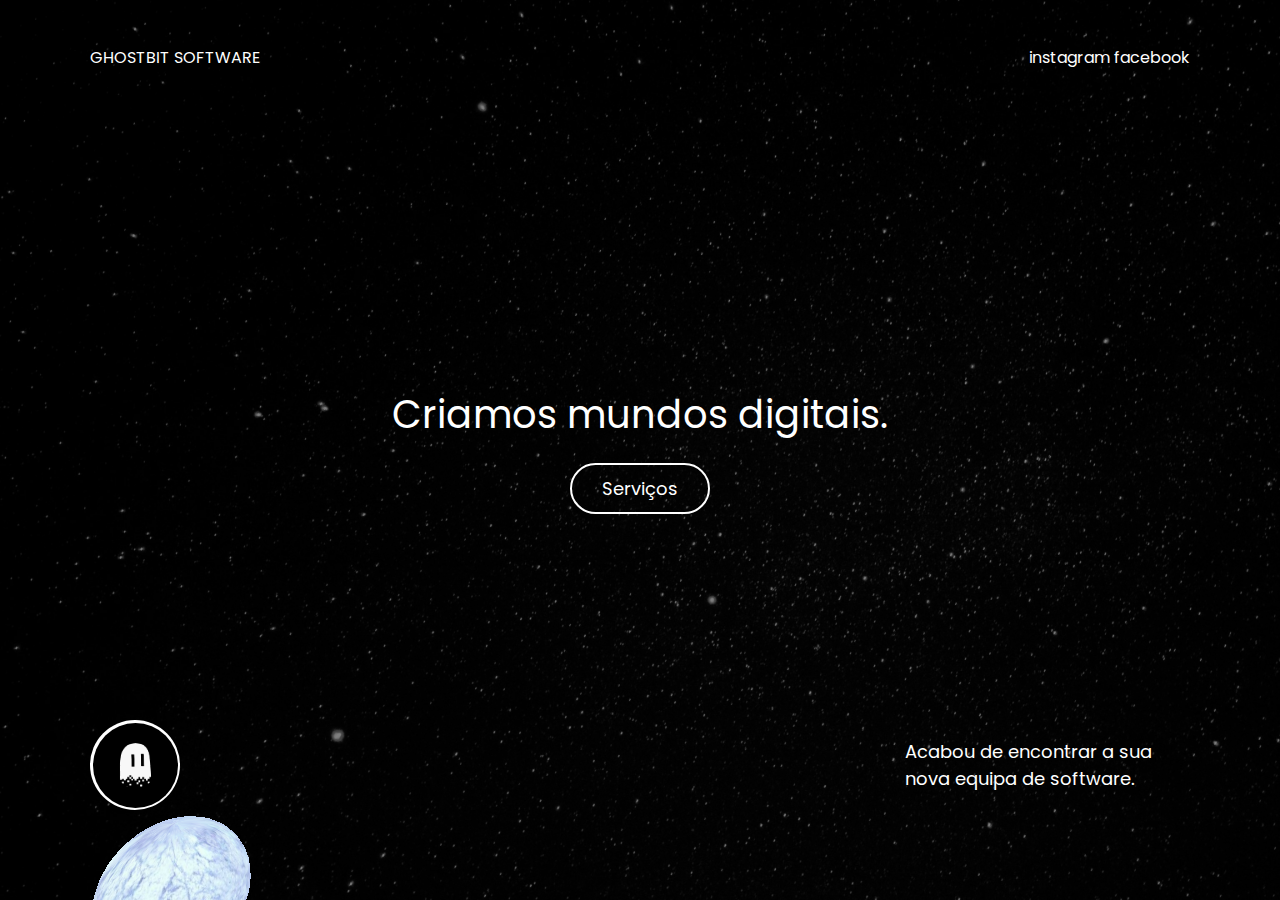
==== index.html @ f83bece5 "fixes" ====
<html>

  <head>
      <meta name="viewport" content="width=device-width, initial-scale=1.0">
      <link rel="stylesheet" href="/styles/home.css">
      <link rel="stylesheet" href="https://fonts.googleapis.com/css?family=Poppins">
  </head>

  <body>
    <audio id="audio" src="assets/sounds/entry.wav"></audio>

    <div class="mainScreen" id="mainScreen">

      <div class="gbar">
        <span>GHOSTBIT SOFTWARE</span>
        <div>
          <a href="https://www.instagram.com/ghostbit.software/" target="_blank">instagram</a>
          <a href="https://www.facebook.com/ghostbit.software/" target="_blank">facebook</a>
        </div>
      </div>

      <div class="center-content">
        <p class="mainText">Criamos mundos digitais.</p>
        <a href="services.html" class="homeButton">Serviços</a>
      </div>

      <nav class="menuNav">
        <span class="sonar"></span>
        <img src="assets/gb.png" class="logo_circle"></img>
        <a href="" class="nav_link">Home</a>
        <a href="" class="nav_link">Sobre</a>
        <a href="services.html" class="nav_link">Serviços</a>
        <a href="" class="nav_link">Contactos</a>
      </nav>

      <p class="message">Acabou de encontrar a sua <br>nova equipa de software.</p>
   
    </div>

    <script src="/js/three.js"></script>
    <script type="module" src="/js/home_worlds.js"></script>
  </body>

</html>
---- styles/home.css ----
body {
  margin: 0;
  padding: 0;
  animation: smooth-in 4s ease;
  font-family: Poppins;
  background-color: black;
  color: white;
}

.mainScreen {
  width: 100vw;
  height: 100vh;
  position: relative;
  display: flex;
  flex-direction: row;
  justify-content: center;
  align-items: center;
}

.mainScreen::before {
  content: '';
  position: absolute;
  top: 0;
  right: 0;
  bottom: 0;
  left: 0;
  background-image: url(../assets/background.jpg);
  background-size: cover;
  background-repeat: no-repeat;
  opacity: 0.5;
  z-index: -1;
}

.gbar {
  position: absolute;
  top: 5vh;
  left: 10vh;
  right: 10vh;
  display: flex;
  flex-direction: row;
  justify-content: space-between;
  font-size: 16px;
}

@media only screen and (max-width: 600px) {
  .gbar {
    display: flex;
    flex-direction: column;
    justify-content: center;
    align-items: center;
    font-size: 5vw;
    width: 100%;
    left: 0;
    right: 0;
  }

  .gbar a {
    font-size: 3vw;
  }
}

.center-content {
  display: flex;
  flex-direction: column;
  justify-content: center;
  align-items: center;
}

.maintext {
  font-size: 10vh;
  font-size: 3vw;
  margin: 0;
}

@media only screen and (max-width: 600px) {
  .maintext {
    font-size: 6vw;
  }
}

.homeButton {
  margin-top: 20px;
  font-size: 18px;
  text-align: center;
  background-color: transparent;
  border: 2px solid #ffffff;
  border-radius: 100px;
  padding: 10px 30px;
  transition: background-color .5s ease, color .5s ease;
}

.homeButton:hover {
  background-color: white;
  color: black;
}

.homeButton:focus {
  outline: none;
  border: none;
}

.menuNav {
  position: absolute;
  height: 90px;
  width: 90px;
  min-width: 50px;
  min-height: 50px;
  bottom: 10vh;
  left: 10vh;
  background-color: white;
  display: flex;
  flex-direction: row;
  align-items: center;
  justify-content: center;
  border-radius: 100px;
  transition: width 300ms ease;
}

.menuNav:hover .logo_circle {
 opacity: 0;
}

.menuNav:hover .sonar {
  animation: none;
}

.menuNav:hover {
  width: 450px;
  height: 90px;
}

.menuNav:hover .nav_link{
  display: flex;
  flex-direction: column;
  justify-content: center;
}


@media only screen and (max-width: 600px) {
  .menuNav {
    position: absolute;
    width: 90%;
    height: 10%;
    min-width: 50px;
    min-height: 50px;
    bottom: 10%;
    left: 5%;
    right: 5%;
    background-color: white;
    display: flex;
    flex-direction: row;
    align-items: center;
    justify-content: center;
    border-radius: 100px;
    transition: none;
  }
}


a {
  color: white;
  text-decoration: none;
}

a:hover {
  color: gray;
}

canvas {
  position: absolute;
  pointer-events: none;
  z-index: 2;
}




@keyframes smooth-in {
  0%{
    opacity: 0;
  }
  100%{
    opacity:1;
  }
}

.message {
  position: absolute;
  bottom: 10%;
  right: 10%;
  font-size: 18px;
}


/* NAV MENU STYLES DESKTOP */

.sonar {
  z-index: 0;
  position: absolute;
  height: 40px;
  width: 40px;
  background-color: white;
  border-radius: 50%;
  padding: 20px;
  transition: opacity 200ms ease;
  animation: sonar-effect 2s ease-in-out .1s infinite;
}

.logo_circle {
  z-index: 0;
  position: absolute;
  height: 45px;
  width: 45px;
  background-color: black;
  border-radius: 50%;
  padding: 20px;
  transition: opacity 200ms ease;
}



.nav_link {
  z-index: 1;
  display:none;
  padding: 20px;
  font-family: Poppins;
  animation: fade-in 0.4s ease;
  color: black;
}

@keyframes fade-in {
  0% {
    opacity: 0;
  }
  50% {
    opacity:0.1;
  }
  100% {
    opacity: 1;
  }
}

.nav_link:hover {
  background-color: rgba(222,222,222,0.5);
  border-radius: 30px;
  color: black;
}

@keyframes sonar-effect {
  0% {
    opacity: 0.2;
  }
  40% {
    opacity: 0.4;
    box-shadow: 0 0 0 2px #fff, 0 0 5px 5px #fff, 0 0 0 5px #fff;
  }
  100% {
    box-shadow: 0 0 0 2px #fff, 0 0 5px 5px #fff, 0 0 0 5px #fff;
    transform: scale(1.5);
    opacity: 0;
  }
}

@media only screen and (max-width: 600px) {

  .nav_link {
    display:flex;
    padding: 15px;
    font-family: Poppins;
    animation: fade-in 0.4s ease;
    color: black;
    position: relative;
    font-size: 3.5vw;
  }

  .menuNav:hover{
    width:90vw;
    height: 10vh;
  }

  .logo_circle {
    display: none;
  }

  .sonar {
    display: none;
  }

  .message {
    display: none;
  }

}
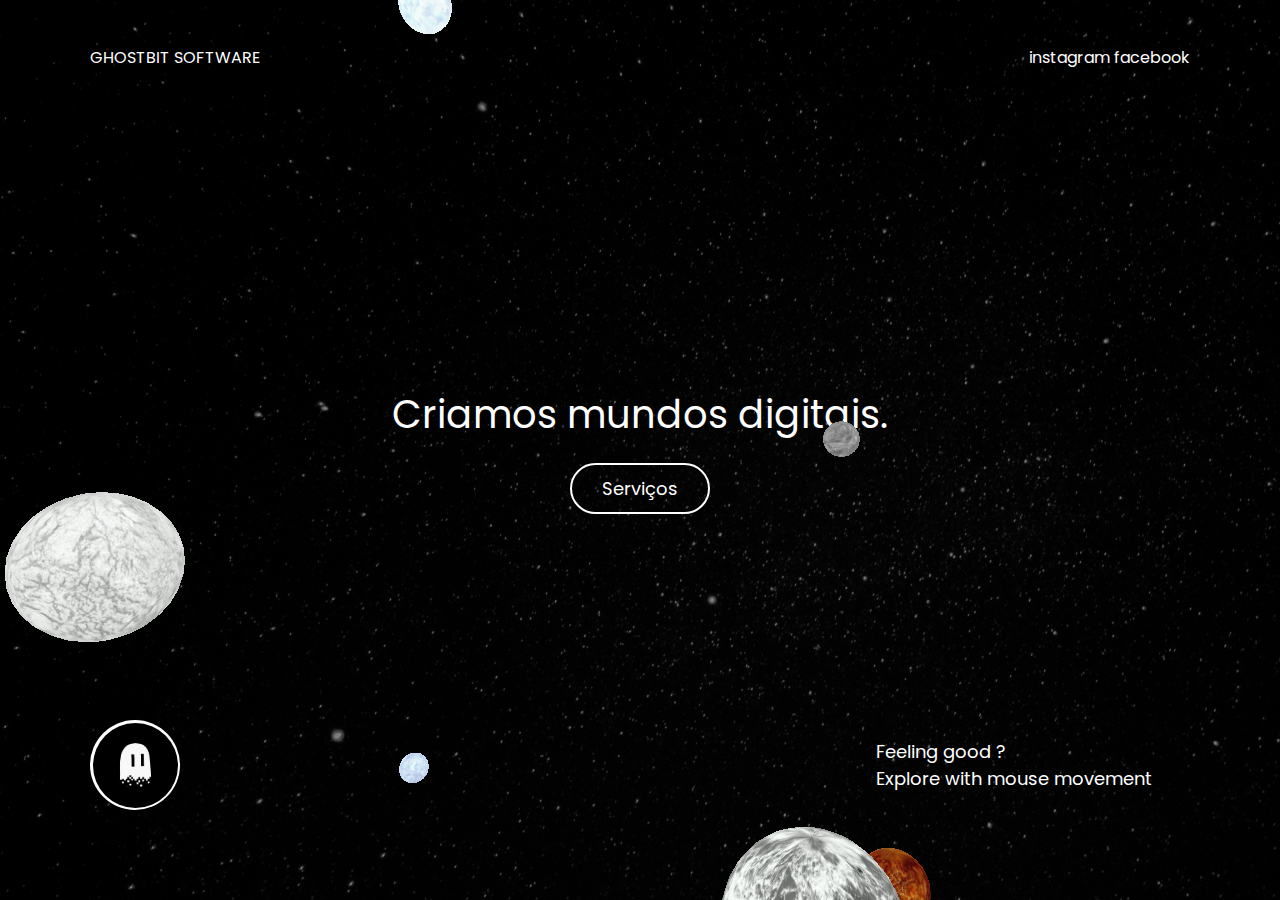
==== commit e328c47b: "cleanup, focus on landing page" ====
--- a/index.html
+++ b/index.html
@@ -14,8 +14,8 @@
       <div class="gbar">
         <span>GHOSTBIT SOFTWARE</span>
         <div>
-          <a href="https://www.instagram.com/ghostbit.software/" target="_blank">instagram</a>
-          <a href="https://www.facebook.com/ghostbit.software/" target="_blank">facebook</a>
+          <a href="https://www.instagram.com/" target="_blank">instagram</a>
+          <a href="https://www.facebook.com/" target="_blank">facebook</a>
         </div>
       </div>
 
@@ -29,11 +29,11 @@
         <img src="assets/gb.png" class="logo_circle"></img>
         <a href="" class="nav_link">Home</a>
         <a href="" class="nav_link">Sobre</a>
-        <a href="services.html" class="nav_link">Serviços</a>
+        <a href="" class="nav_link">Serviços</a>
         <a href="" class="nav_link">Contactos</a>
       </nav>
 
-      <p class="message">Acabou de encontrar a sua <br>nova equipa de software.</p>
+      <p class="message">Feeling good ? <br>Explore with mouse movement</p>
    
     </div>
 
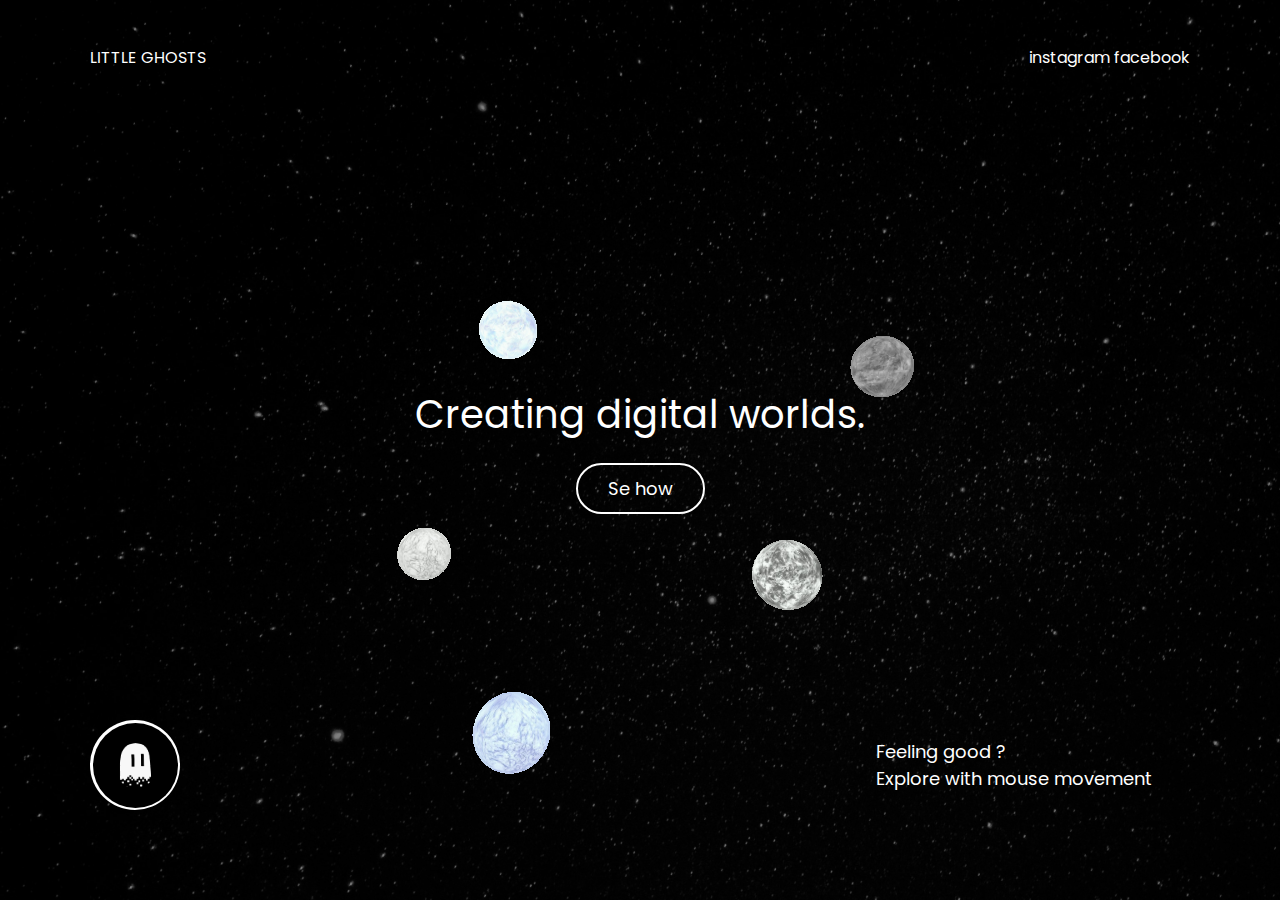
==== commit ba717d0d: "text fixes" ====
--- a/index.html
+++ b/index.html
@@ -12,7 +12,7 @@
     <div class="mainScreen" id="mainScreen">
 
       <div class="gbar">
-        <span>GHOSTBIT SOFTWARE</span>
+        <span>LITTLE GHOSTS</span>
         <div>
           <a href="https://www.instagram.com/" target="_blank">instagram</a>
           <a href="https://www.facebook.com/" target="_blank">facebook</a>
@@ -20,17 +20,17 @@
       </div>
 
       <div class="center-content">
-        <p class="mainText">Criamos mundos digitais.</p>
-        <a href="services.html" class="homeButton">Serviços</a>
+        <p class="mainText">Creating digital worlds.</p>
+        <a href="services.html" class="homeButton">Se how</a>
       </div>
 
       <nav class="menuNav">
         <span class="sonar"></span>
         <img src="assets/gb.png" class="logo_circle"></img>
-        <a href="" class="nav_link">Home</a>
-        <a href="" class="nav_link">Sobre</a>
-        <a href="" class="nav_link">Serviços</a>
-        <a href="" class="nav_link">Contactos</a>
+        <a href="" class="nav_link">Suposed</a>
+        <a href="" class="nav_link">to be</a>
+        <a href="" class="nav_link">menu</a>
+        <a href="" class="nav_link">nav</a>
       </nav>
 
       <p class="message">Feeling good ? <br>Explore with mouse movement</p>
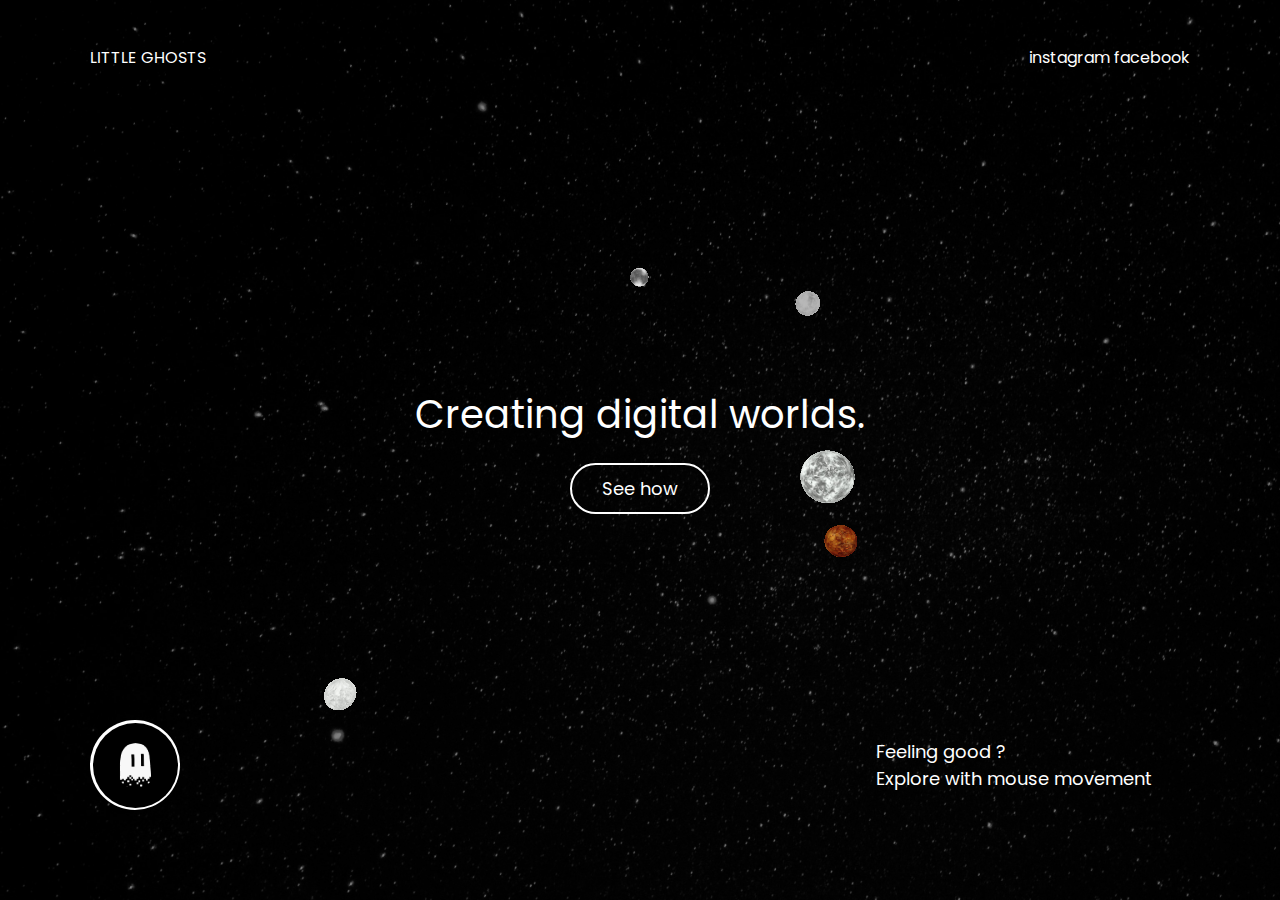
==== commit bcb5ad99: "mf" ====
--- a/index.html
+++ b/index.html
@@ -21,7 +21,7 @@
 
       <div class="center-content">
         <p class="mainText">Creating digital worlds.</p>
-        <a href="services.html" class="homeButton">Se how</a>
+        <a href="services.html" class="homeButton">See how</a>
       </div>
 
       <nav class="menuNav">
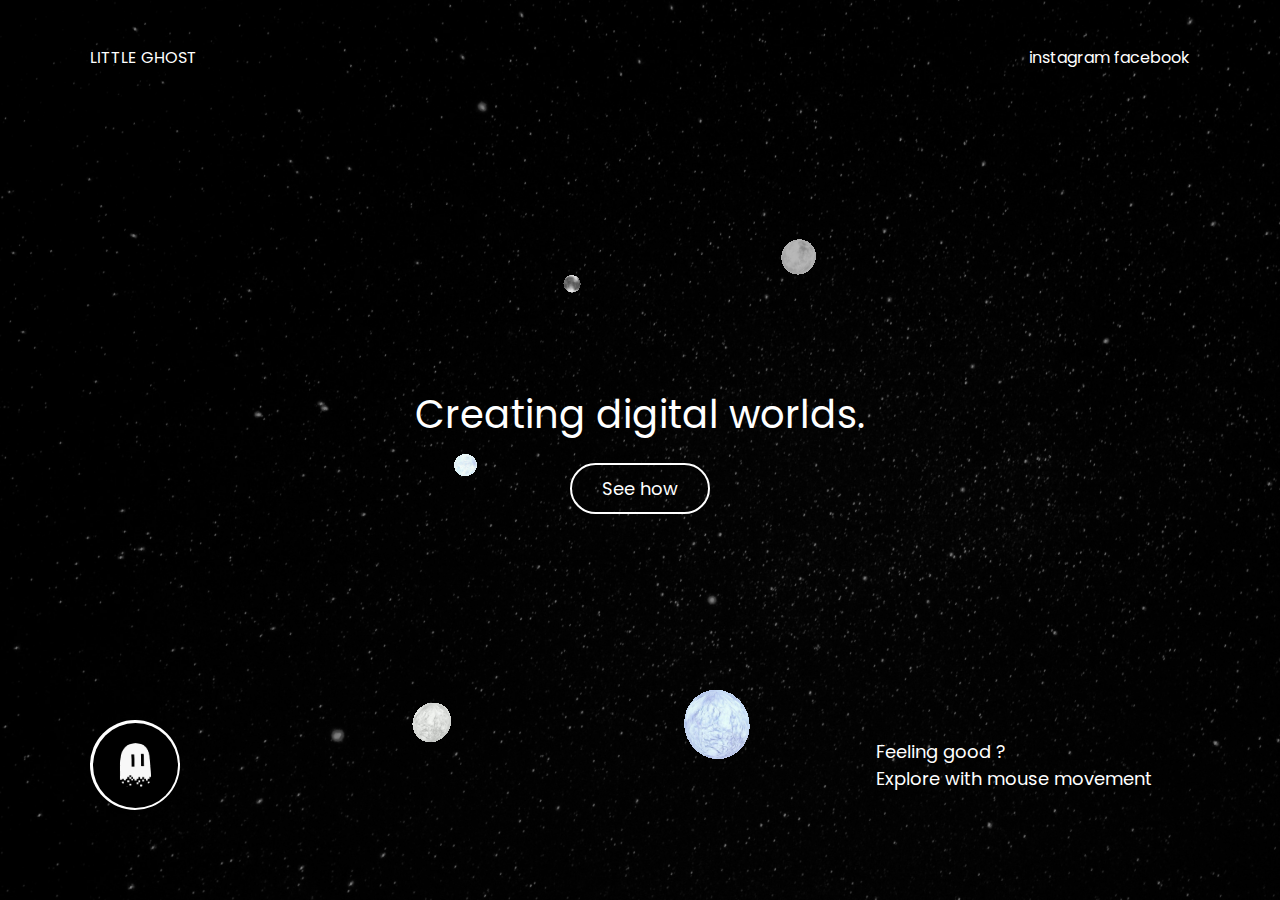
==== commit 124838b8: "mf" ====
--- a/index.html
+++ b/index.html
@@ -12,7 +12,7 @@
     <div class="mainScreen" id="mainScreen">
 
       <div class="gbar">
-        <span>LITTLE GHOSTS</span>
+        <span>LITTLE GHOST</span>
         <div>
           <a href="https://www.instagram.com/" target="_blank">instagram</a>
           <a href="https://www.facebook.com/" target="_blank">facebook</a>
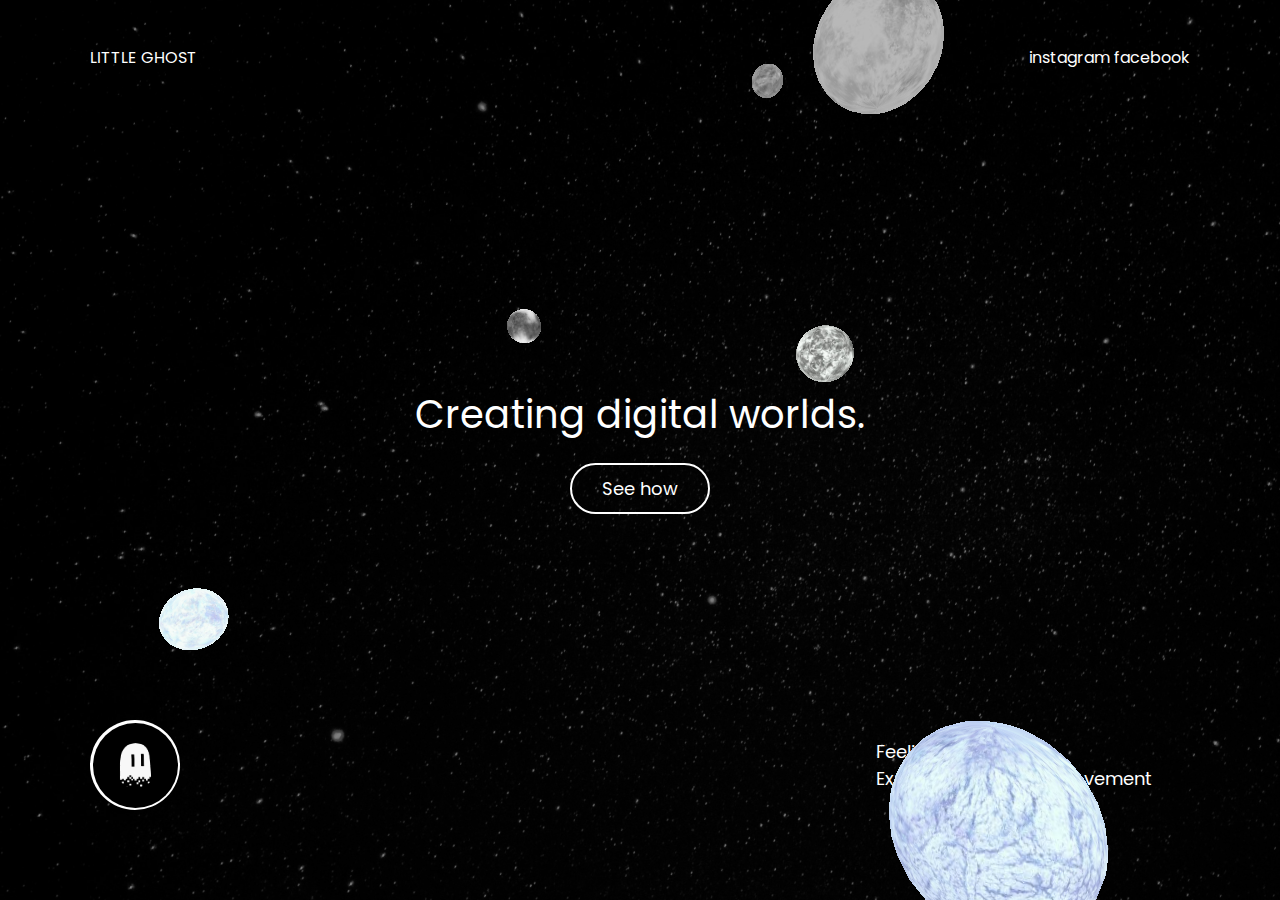
==== commit 1e047444: "removed link from see how" ====
--- a/index.html
+++ b/index.html
@@ -21,7 +21,7 @@
 
       <div class="center-content">
         <p class="mainText">Creating digital worlds.</p>
-        <a href="services.html" class="homeButton">See how</a>
+        <a href="" class="homeButton">See how</a>
       </div>
 
       <nav class="menuNav">
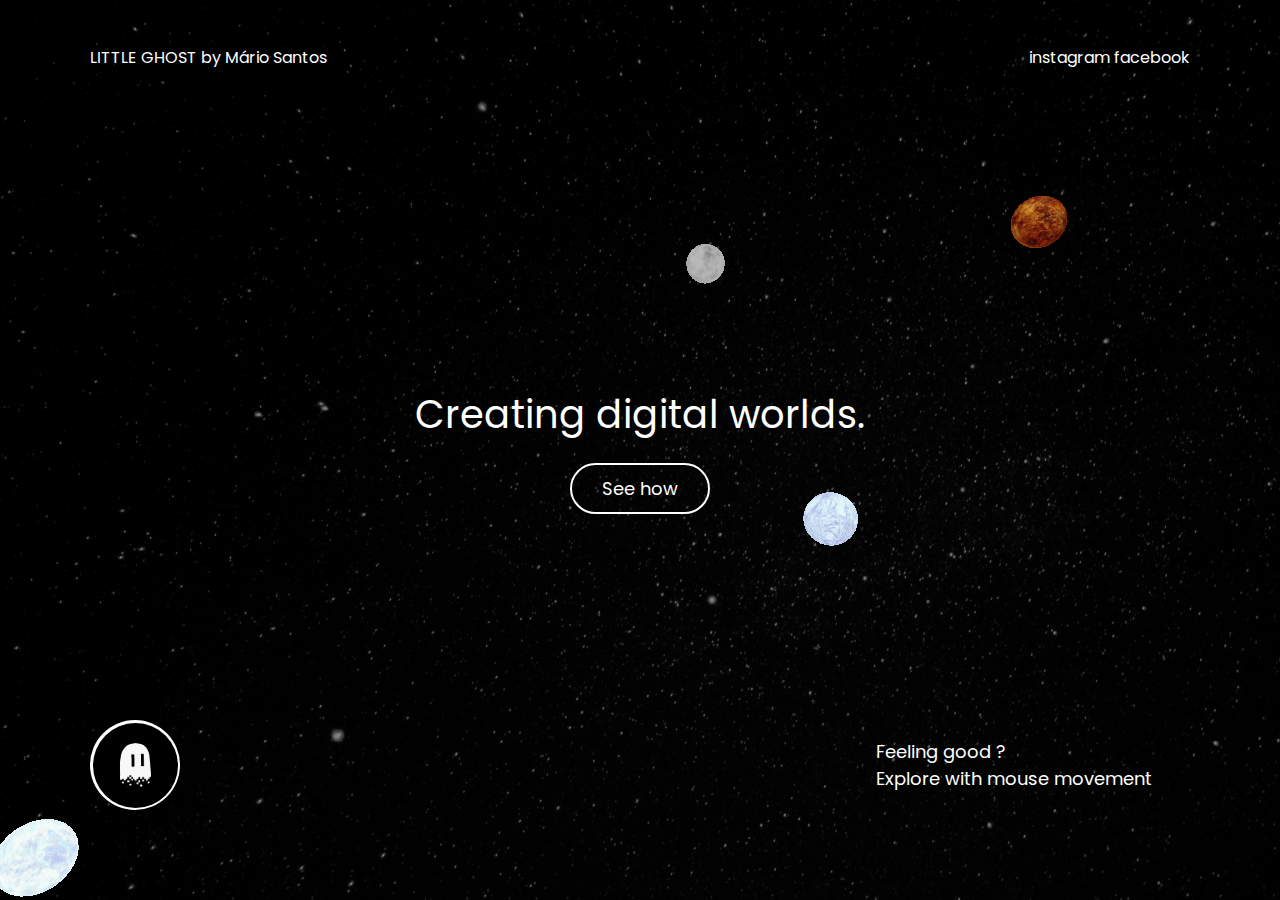
==== commit c094765e: "minor" ====
--- a/index.html
+++ b/index.html
@@ -12,7 +12,7 @@
     <div class="mainScreen" id="mainScreen">
 
       <div class="gbar">
-        <span>LITTLE GHOST</span>
+        <span>LITTLE GHOST by Mário Santos</span>
         <div>
           <a href="https://www.instagram.com/" target="_blank">instagram</a>
           <a href="https://www.facebook.com/" target="_blank">facebook</a>
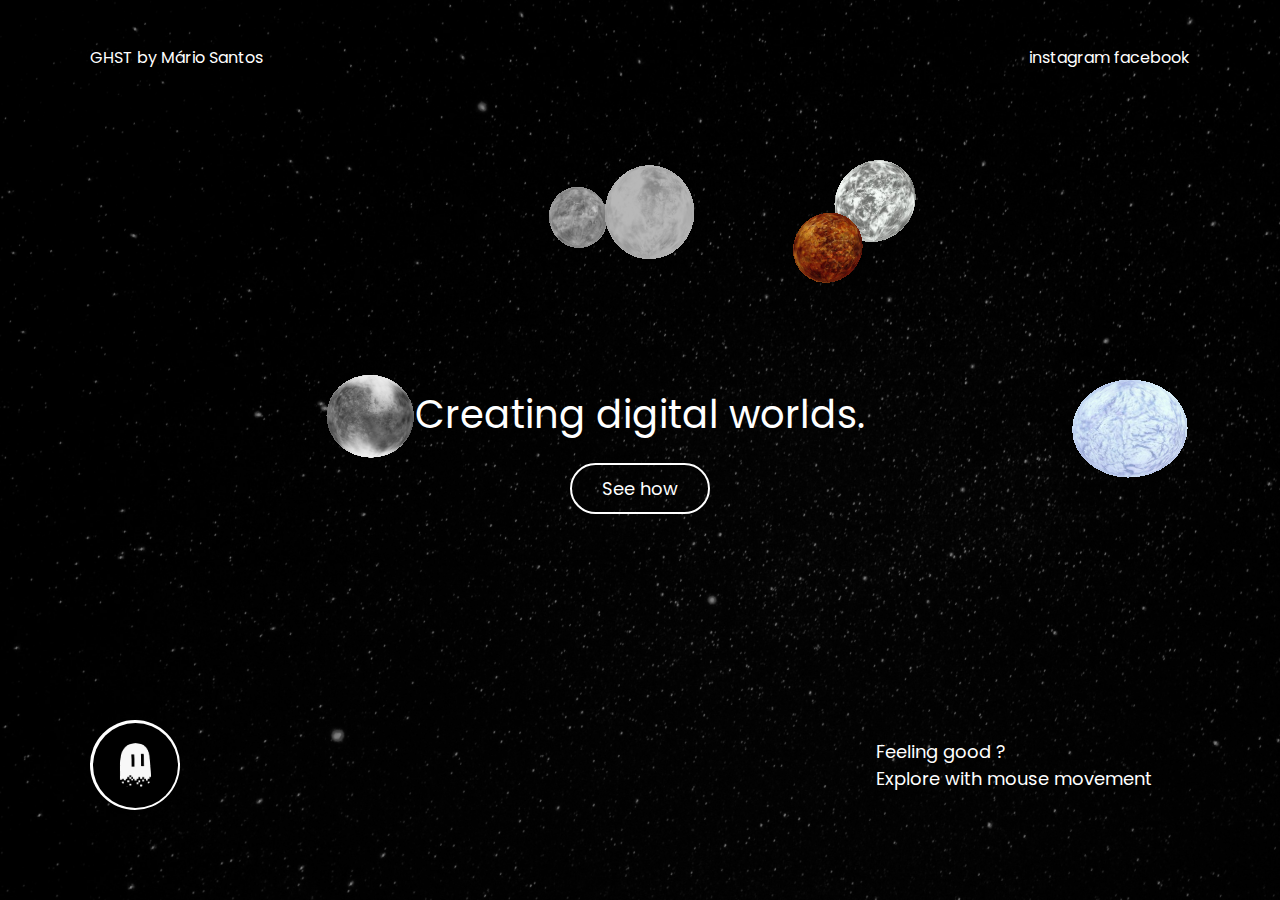
==== commit 1028571f: "cleanup" ====
--- a/index.html
+++ b/index.html
@@ -12,7 +12,7 @@
     <div class="mainScreen" id="mainScreen">
 
       <div class="gbar">
-        <span>LITTLE GHOST by Mário Santos</span>
+        <span>GHST by Mário Santos</span>
         <div>
           <a href="https://www.instagram.com/" target="_blank">instagram</a>
           <a href="https://www.facebook.com/" target="_blank">facebook</a>
